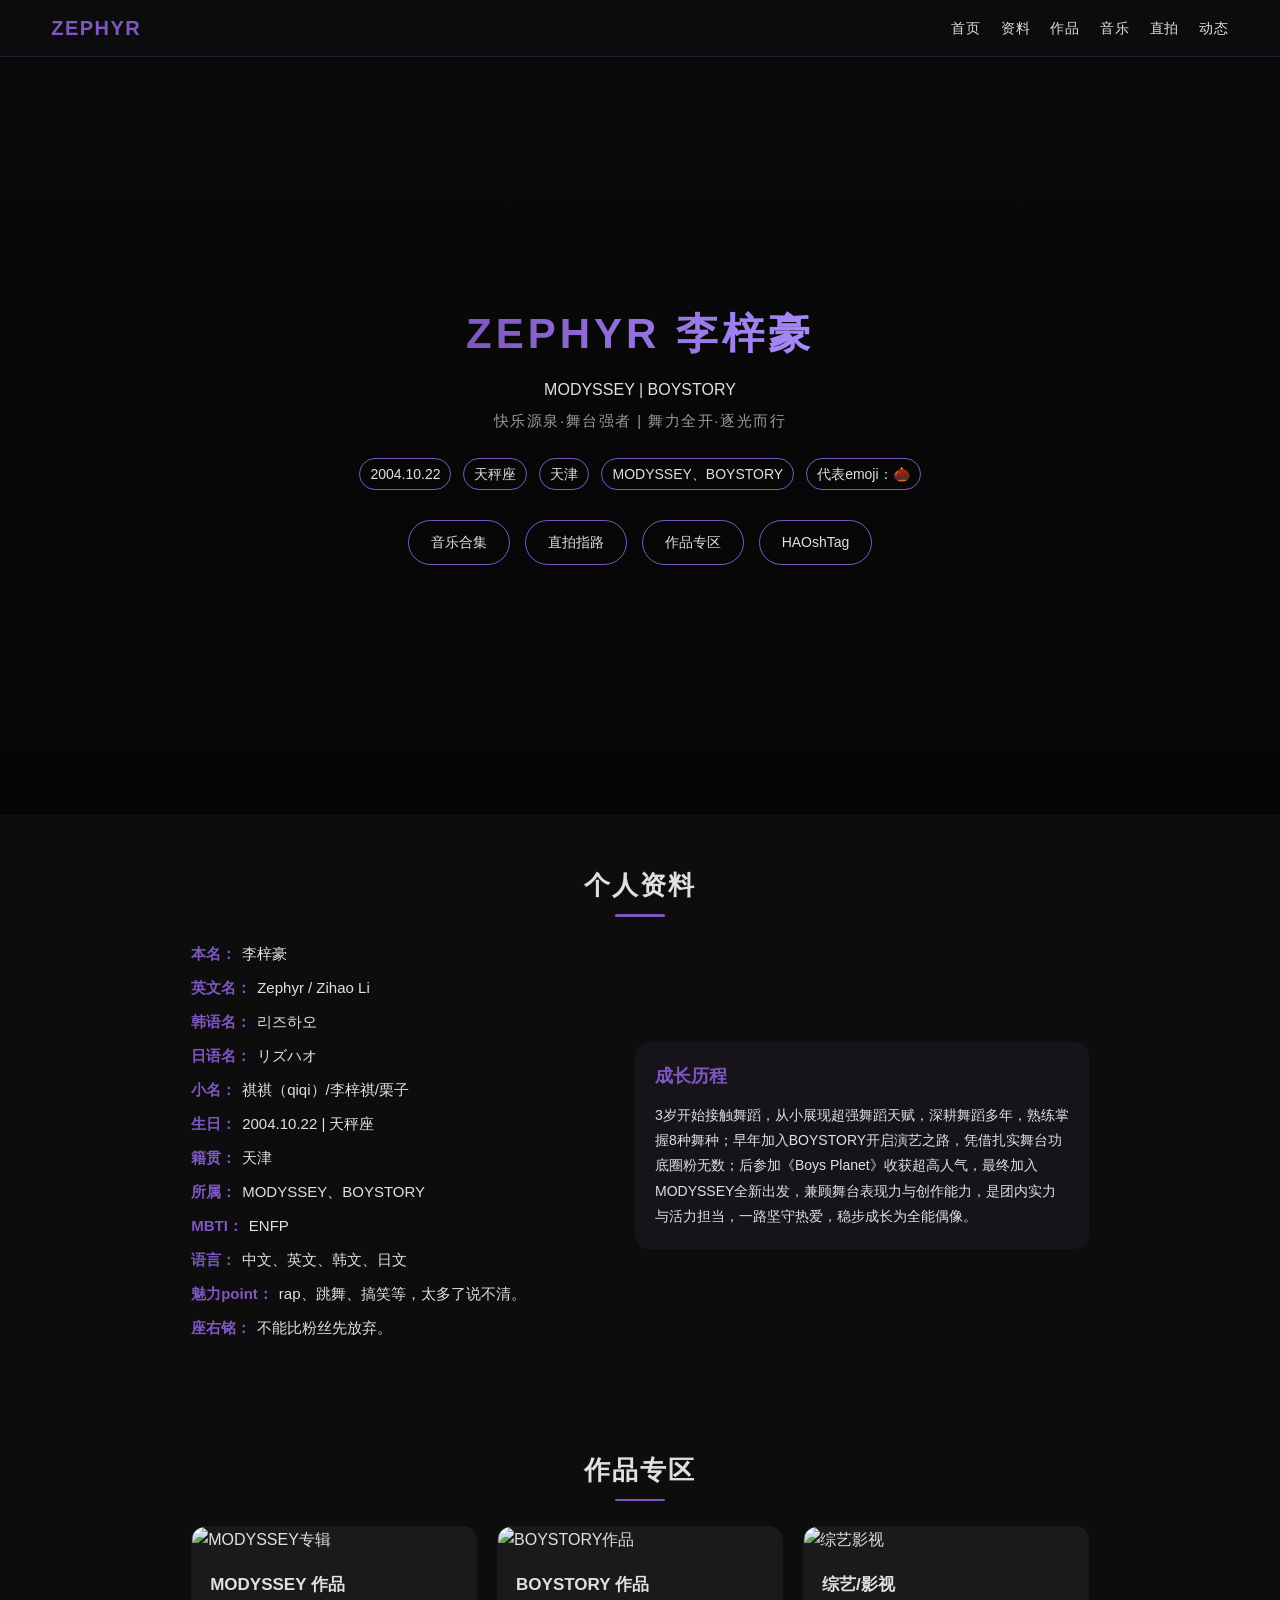
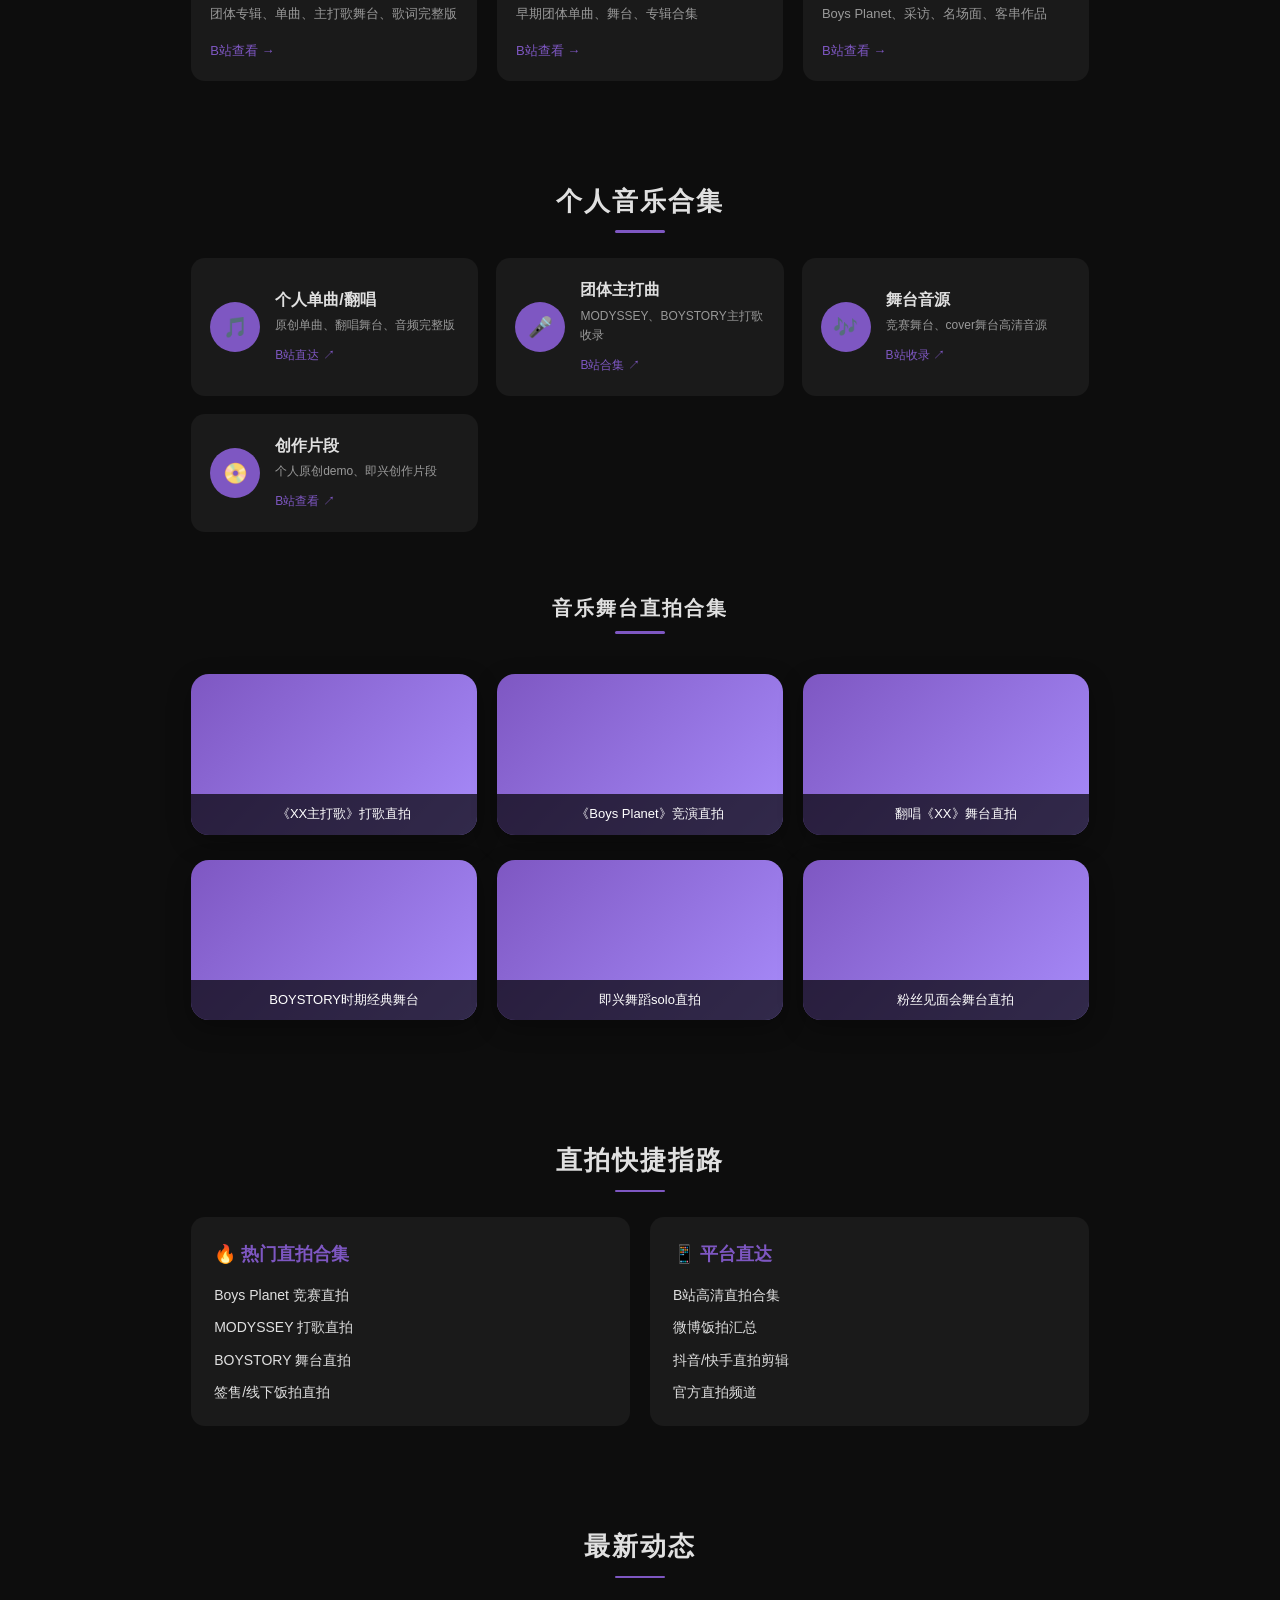
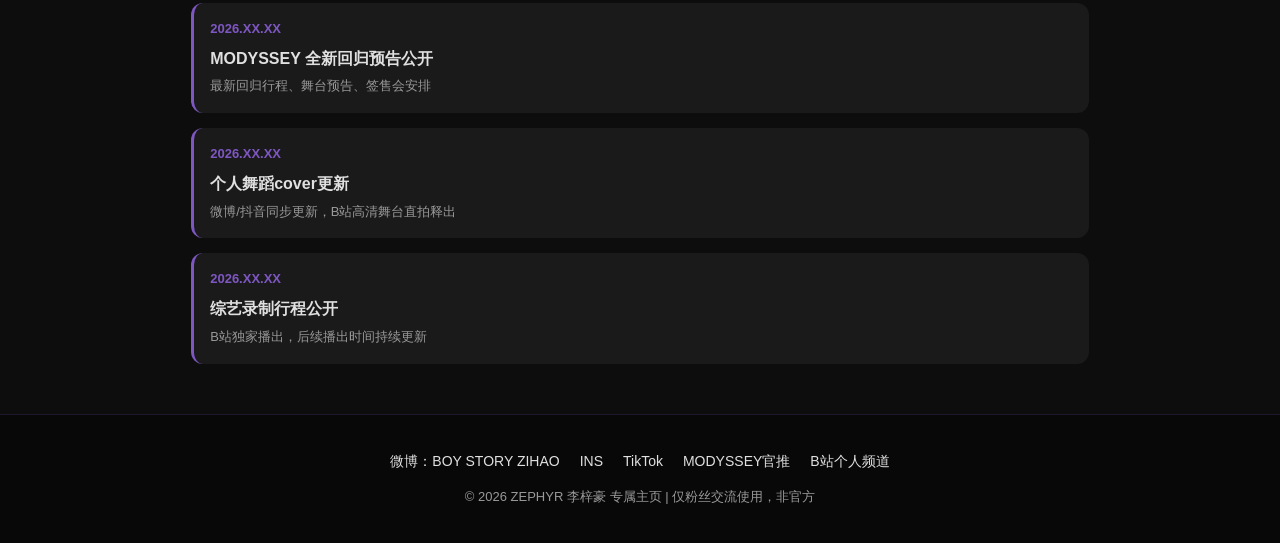
==== zihao/index.html @ c2968e04 "Add files via upload" ====
<!DOCTYPE html>
<html lang="zh-CN">
<head>
    <meta charset="UTF-8">
    <meta name="viewport" content="width=device-width, initial-scale=1.0">
    <title>ZEPHYR 李梓豪 | MODYSSEY</title>
    <style>
        * {
            margin: 0;
            padding: 0;
            box-sizing: border-box;
            font-family: 'PingFang SC', 'Microsoft YaHei', 'Helvetica Neue', sans-serif;
            scroll-behavior: smooth;
        }
        /* 全局变量：李梓豪专属配色 */
        :root {
            --main-black: #0D0D0D;
            --card-dark: #1A1A1A;
            --accent-purple: #7E57C2; /* 专属应援主色 */
            --light-gray: #E0E0E0;
            --text-mute: #999;
            --border-glow: linear-gradient(90deg, #7E57C2, #A78BFA);
            --hover-shadow: 0 8px 25px rgba(126, 87, 194, 0.25);
        }
        body {
            background-color: var(--main-black);
            color: var(--light-gray);
            overflow-x: hidden;
            line-height: 1.6;
        }
        /* 导航栏样式 */
        nav {
            position: fixed;
            top: 0;
            width: 100%;
            background: rgba(13, 13, 13, 0.95);
            backdrop-filter: blur(10px);
            z-index: 999;
            padding: 12px 4%;
            display: flex;
            justify-content: space-between;
            align-items: center;
            border-bottom: 1px solid rgba(126, 87, 194, 0.2);
        }
        .nav-logo {
            font-size: 20px;
            font-weight: 800;
            color: var(--accent-purple);
            letter-spacing: 1.5px;
        }
        .nav-links {
            display: flex;
            gap: 20px;
        }
        .nav-links a {
            color: var(--light-gray);
            text-decoration: none;
            font-size: 14px;
            font-weight: 500;
            transition: 0.3s ease;
            text-transform: uppercase;
            letter-spacing: 0.8px;
        }
        .nav-links a:hover {
            color: var(--accent-purple);
        }
        /* 首页横幅样式 */
        .hero-banner {
            width: 100%;
            height: 85vh;
            background: linear-gradient(rgba(0,0,0,0.3), rgba(0,0,0,0.6)), url('lzh.jpg');

            background-size: cover;
            background-position: center;
            display: flex;
            flex-direction: column;
            justify-content: center;
            align-items: center;
            text-align: center;
            padding: 0 15px;
            margin-top: 50px;
        }
        .hero-title {
            font-size: 42px;
            font-weight: 900;
            background: var(--border-glow);
            -webkit-background-clip: text;
            background-clip: text;
            color: transparent;
            margin-bottom: 10px;
            letter-spacing: 4px;
            text-transform: uppercase;
        }
        .hero-sub {
            font-size: 16px;
            color: var(--light-gray);
            margin-bottom: 6px;
            font-weight: 400;
        }
        .hero-slogan {
            font-size: 15px;
            color: var(--text-mute);
            margin-bottom: 25px;
            letter-spacing: 1.5px;
        }
        .hero-info {
            font-size: 14px;
            color: var(--light-gray);
            margin-bottom: 30px;
            display: flex;
            gap: 12px;
            flex-wrap: wrap;
            justify-content: center;
        }
        .hero-info span {
            padding: 4px 10px;
            border: 1px solid var(--accent-purple);
            border-radius: 16px;
        }
        .quick-links {
            display: flex;
            gap: 15px;
            flex-wrap: wrap;
            justify-content: center;
        }
        .quick-btn {
            padding: 10px 22px;
            border: 1px solid var(--accent-purple);
            background: transparent;
            color: var(--light-gray);
            border-radius: 25px;
            text-decoration: none;
            font-size: 14px;
            transition: 0.3s ease;
        }
        .quick-btn:hover {
            background: var(--accent-purple);
            color: #fff;
            box-shadow: var(--hover-shadow);
        }
        /* 通用模块样式 */
        .section {
            padding: 50px 4%;
            max-width: 1000px;
            margin: 0 auto;
        }
        .section-title {
            font-size: 26px;
            font-weight: 700;
            color: var(--light-gray);
            text-align: center;
            margin-bottom: 35px;
            letter-spacing: 2px;
            text-transform: uppercase;
            position: relative;
        }
        .section-title::after {
            content: '';
            width: 50px;
            height: 2.5px;
            background: var(--accent-purple);
            position: absolute;
            bottom: -10px;
            left: 50%;
            transform: translateX(-50%);
            border-radius: 2px;
        }
        .card-group {
            display: grid;
            grid-template-columns: repeat(auto-fit, minmax(260px, 1fr));
            gap: 20px;
        }
        .card {
            background: var(--card-dark);
            border-radius: 14px;
            overflow: hidden;
            transition: 0.3s ease;
            border: 1px solid transparent;
        }
        .card:hover {
            transform: translateY(-6px);
            box-shadow: var(--hover-shadow);
            border-color: var(--accent-purple);
        }
        /* 适配B站16:9封面比例 - 作品专区卡片 */
        .card img {
            width: 100%;
            aspect-ratio: 16/9; /* 核心：B站封面16:9比例，替代固定高度 */
            object-fit: cover;
        }
        .card-body {
            padding: 18px;
        }
        .card-title-sm {
            font-size: 17px;
            font-weight: 600;
            color: var(--light-gray);
            margin-bottom: 6px;
        }
        .card-desc {
            font-size: 13px;
            color: var(--text-mute);
            margin-bottom: 12px;
            line-height: 1.6;
        }
        .card-link {
            color: var(--accent-purple);
            text-decoration: none;
            font-size: 13px;
            font-weight: 500;
            display: inline-flex;
            align-items: center;
            gap: 4px;
        }
        /* 个人资料板块样式 */
        .about-wrap {
            display: flex;
            flex-wrap: wrap;
            gap: 30px;
            align-items: center;
        }
        .about-basic {
            flex: 1;
            min-width: 280px;
        }
        .about-basic p {
            font-size: 15px;
            margin-bottom: 10px;
            color: var(--light-gray);
        }
        .about-basic span {
            color: var(--accent-purple);
            font-weight: 600;
            margin-right: 6px;
        }
        .about-story {
            flex: 1;
            min-width: 280px;
            background: rgba(126, 87, 194, 0.08);
            padding: 20px;
            border-radius: 14px;
        }
        .about-story h3 {
            color: var(--accent-purple);
            margin-bottom: 12px;
            font-size: 18px;
        }
        .about-story p {
            font-size: 14px;
            color: var(--light-gray);
            line-height: 1.8;
        }
        /* 动态&行程板块样式 */
        .news-list {
            display: flex;
            flex-direction: column;
            gap: 15px;
        }
        .news-item {
            background: var(--card-dark);
            padding: 16px;
            border-radius: 12px;
            border-left: 3px solid var(--accent-purple);
        }
        .news-date {
            color: var(--accent-purple);
            font-size: 13px;
            margin-bottom: 6px;
            font-weight: 600;
        }
        .news-title {
            font-size: 16px;
            color: var(--light-gray);
            margin-bottom: 5px;
        }
        .news-desc {
            font-size: 13px;
            color: var(--text-mute);
        }
        /* 个人音乐合集板块 - 原有样式 */
        .music-grid {
            display: grid;
            grid-template-columns: repeat(auto-fit, minmax(240px, 1fr));
            gap: 18px;
            margin-bottom: 40px;
        }
        .music-card {
            background: var(--card-dark);
            border-radius: 14px;
            padding: 18px;
            display: flex;
            align-items: center;
            gap: 15px;
            transition: 0.3s ease;
            border: 1px solid transparent;
        }
        .music-card:hover {
            border-color: var(--accent-purple);
            box-shadow: var(--hover-shadow);
        }
        .music-icon {
            width: 50px;
            height: 50px;
            border-radius: 50%;
            background: var(--accent-purple);
            display: flex;
            align-items: center;
            justify-content: center;
            color: #fff;
            font-size: 20px;
            flex-shrink: 0;
        }
        .music-info h4 {
            font-size: 16px;
            color: var(--light-gray);
            margin-bottom: 4px;
            font-weight: 600;
        }
        .music-info p {
            font-size: 12px;
            color: var(--text-mute);
            margin-bottom: 6px;
        }
        .music-link {
            font-size: 12px;
            color: var(--accent-purple);
            text-decoration: none;
        }
        /* 核心：2行3列滑动卡片容器 - 保留动画，适配B站16:9 */
        .card-slider {
            position: relative;
            width: 100%;
            max-width: 900px;
            margin: 0 auto;
            /* 2行3列核心布局 */
            display: grid;
            grid-template-columns: repeat(3, 1fr);
            gap: 25px 20px; /* 行间距25px，列间距20px，保证悬浮不重叠 */
            padding: 20px 0;
        }
        /* B站16:9封面卡片 - 改名slider-card避免冲突，保留所有动画 */
        .slider-card {
            width: 100%;
            aspect-ratio: 16/9; /* 严格B站16:9封面比例，自适应宽度 */
            background: linear-gradient(135deg, #7E57C2 0%, #A78BFA 100%);
            border-radius: 18px;
            box-shadow: 0 8px 25px rgba(0,0,0,0.3);
            transition: all 0.4s ease;
            cursor: pointer;
            position: relative;
            overflow: hidden;
            z-index: 1;
        }
        /* 卡片封面图+标题 */
        .slider-card::before {
            content: '';
            position: absolute;
            top: 0;
            left: 0;
            width: 100%;
            height: 100%;
            background: url('https://picsum.photos/id/1080/600/338') center/cover;
            opacity: 0.85;
            transition: opacity 0.4s ease;
        }
        .slider-card::after {
            content: attr(data-title);
            position: absolute;
            bottom: 0;
            left: 0;
            width: 100%;
            padding: 10px;
            background: rgba(0,0,0,0.7);
            color: #fff;
            font-size: 13px;
            text-align: center;
            z-index: 2;
        }
        /* 核心动画1：鼠标移入容器，所有卡片默认变暗缩小 */
        .card-slider:hover .slider-card {
            filter: brightness(0.3);
            opacity: 0.5;
            transform: scale(0.9);
        }
        /* 核心动画2：鼠标悬浮单张卡片，升起放大变亮，置顶显示 */
        .slider-card:hover {
            transform: translateY(-60px) scale(1.15) !important;
            filter: brightness(1) !important;
            opacity: 1 !important;
            box-shadow: 0 20px 45px rgba(126, 87, 194, 0.6);
            z-index: 10;
        }
        .slider-card:hover::before {
            opacity: 1; /* 悬浮时封面图更清晰 */
        }
        /* 直拍指路板块样式 */
        .direct-wrap {
            display: grid;
            grid-template-columns: repeat(auto-fit, minmax(280px, 1fr));
            gap: 20px;
        }
        .direct-box {
            background: var(--card-dark);
            border-radius: 14px;
            padding: 22px;
            border: 1px solid transparent;
            transition: 0.3s ease;
        }
        .direct-box:hover {
            border-color: var(--accent-purple);
        }
        .direct-box h3 {
            color: var(--accent-purple);
            font-size: 18px;
            margin-bottom: 15px;
            display: flex;
            align-items: center;
            gap: 8px;
        }
        .direct-list {
            list-style: none;
            display: flex;
            flex-direction: column;
            gap: 10px;
        }
        .direct-list li {
            font-size: 14px;
            color: var(--light-gray);
        }
        .direct-list li a {
            color: var(--light-gray);
            text-decoration: none;
            transition: 0.3s ease;
        }
        .direct-list li a:hover {
            color: var(--accent-purple);
        }
        /* 页脚样式 */
        footer {
            background: #080808;
            padding: 35px 4%;
            text-align: center;
            border-top: 1px solid rgba(126, 87, 194, 0.2);
        }
        .footer-links {
            display: flex;
            justify-content: center;
            gap: 20px;
            flex-wrap: wrap;
            margin-bottom: 15px;
        }
        .footer-links a {
            color: var(--light-gray);
            text-decoration: none;
            font-size: 14px;
            transition: 0.3s ease;
        }
        .footer-links a:hover {
            color: var(--accent-purple);
        }
        .footer-copy {
            font-size: 13px;
            color: var(--text-mute);
        }
        /* 响应式适配 - 全端优化 */
        @media (max-width: 768px) {
            .nav-links {
                display: none;
            }
            .hero-title {
                font-size: 28px;
                letter-spacing: 2px;
            }
            .section {
                padding: 40px 15px;
            }
            .section-title {
                font-size: 22px;
            }
            .hero-info {
                gap: 8px;
            }
            .music-grid, .direct-wrap {
                grid-template-columns: 1fr;
            }
            /* 平板端：卡片改为2列，缩小悬浮幅度 */
            .card-slider {
                grid-template-columns: repeat(2, 1fr);
                gap: 20px 15px;
            }
            .slider-card:hover {
                transform: translateY(-40px) scale(1.1) !important;
            }
        }
        @media (max-width: 480px) {
            .hero-banner {
                height: 75vh;
            }
            .hero-title {
                font-size: 24px;
            }
            /* 手机端：卡片改为1列，进一步缩小悬浮幅度 */
            .card-slider {
                grid-template-columns: 1fr;
                gap: 15px;
            }
            .slider-card:hover {
                transform: translateY(-30px) scale(1.08) !important;
            }
        }
    </style>
</head>
<body>
    <!-- 固定导航栏 -->
    <nav>
        <div class="nav-logo">ZEPHYR</div>
        <div class="nav-links">
            <a href="#home">首页</a>
            <a href="#about">资料</a>
            <a href="#works">作品</a>
            <a href="#music">音乐</a>
            <a href="#direct">直拍</a>
            <a href="#news">动态</a>
        </div>
    </nav>

    <!-- 1. 首页板块：第一印象 -->
    <section class="hero-banner" id="home">
        <h1 class="hero-title">ZEPHYR 李梓豪</h1>
        <p class="hero-sub">MODYSSEY | BOYSTORY</p>
        <p class="hero-slogan">快乐源泉·舞台强者 | 舞力全开·逐光而行</p>
        <div class="hero-info">
            <span>2004.10.22</span>
            <span>天秤座</span>
            <span>天津</span>
            <span>MODYSSEY、BOYSTORY</span>
            <span>代表emoji：🌰</span>
        </div>
        <div class="quick-links">
            <a href="#music" class="quick-btn">音乐合集</a>
            <a href="#direct" class="quick-btn">直拍指路</a>
            <a href="#works" class="quick-btn">作品专区</a>
            <a href="274.html" class="quick-btn">HAOshTag</a>
        </div>
    </section>

    <!-- 2. 个人资料板块：About -->
    <section class="section" id="about">
        <h2 class="section-title">个人资料</h2>
        <div class="about-wrap">
            <div class="about-basic">
                <p><span>本名：</span>李梓豪</p>
                <p><span>英文名：</span>Zephyr / Zihao Li</p>
                <p><span>韩语名：</span>리즈하오</p>
                <p><span>日语名：</span>リズハオ</p>
                <p><span>小名：</span>祺祺（qiqi）/李梓祺/栗子</p>
                <p><span>生日：</span>2004.10.22 | 天秤座</p>
                <p><span>籍贯：</span>天津</p>
                <p><span>所属：</span>MODYSSEY、BOYSTORY</p>
                <p><span>MBTI：</span>ENFP</p>
                <p><span>语言：</span>中文、英文、韩文、日文</p>
                <p><span>魅力point：</span>rap、跳舞、搞笑等，太多了说不清。</p>
                <p><span>座右铭：</span>不能比粉丝先放弃。</p>
            </div>
            <div class="about-story">
                <h3>成长历程</h3>
                <p>3岁开始接触舞蹈，从小展现超强舞蹈天赋，深耕舞蹈多年，熟练掌握8种舞种；早年加入BOYSTORY开启演艺之路，凭借扎实舞台功底圈粉无数；后参加《Boys Planet》收获超高人气，最终加入MODYSSEY全新出发，兼顾舞台表现力与创作能力，是团内实力与活力担当，一路坚守热爱，稳步成长为全能偶像。</p>
            </div>
        </div>
    </section>

    <!-- 3. 作品专区：Works（已适配B站16:9封面） -->
    <section class="section" id="works">
        <h2 class="section-title">作品专区</h2>
        <div class="card-group">
            <div class="card">
                <img src="https://picsum.photos/id/1060/600/338" alt="MODYSSEY专辑">
                <div class="card-body">
                    <h3 class="card-title-sm">MODYSSEY 作品</h3>
                    <p class="card-desc">团体专辑、单曲、主打歌舞台、歌词完整版</p>
                    <a href="https://bilibili.com" target="_blank" class="card-link">B站查看 →</a>
                </div>
            </div>
            <div class="card">
                <img src="https://picsum.photos/id/1070/600/338" alt="BOYSTORY作品">
                <div class="card-body">
                    <h3 class="card-title-sm">BOYSTORY 作品</h3>
                    <p class="card-desc">早期团体单曲、舞台、专辑合集</p>
                    <a href="https://bilibili.com" target="_blank" class="card-link">B站查看 →</a>
                </div>
            </div>
            <div class="card">
                <img src="https://picsum.photos/id/1040/600/338" alt="综艺影视">
                <div class="card-body">
                    <h3 class="card-title-sm">综艺/影视</h3>
                    <p class="card-desc">Boys Planet、采访、名场面、客串作品</p>
                    <a href="https://bilibili.com" target="_blank" class="card-link">B站查看 →</a>
                </div>
            </div>
        </div>
    </section>

    <!-- 4. 个人音乐合集板块（核心：2行3列动画卡片） -->
    <section class="section" id="music">
        <h2 class="section-title">个人音乐合集</h2>
        <div class="music-grid">
            <div class="music-card">
                <div class="music-icon">🎵</div>
                <div class="music-info">
                    <h4>个人单曲/翻唱</h4>
                    <p>原创单曲、翻唱舞台、音频完整版</p>
                    <a href="https://bilibili.com" target="_blank" class="music-link">B站直达 ↗</a>
                </div>
            </div>
            <div class="music-card">
                <div class="music-icon">🎤</div>
                <div class="music-info">
                    <h4>团体主打曲</h4>
                    <p>MODYSSEY、BOYSTORY主打歌收录</p>
                    <a href="https://bilibili.com" target="_blank" class="music-link">B站合集 ↗</a>
                </div>
            </div>
            <div class="music-card">
                <div class="music-icon">🎶</div>
                <div class="music-info">
                    <h4>舞台音源</h4>
                    <p>竞赛舞台、cover舞台高清音源</p>
                    <a href="https://bilibili.com" target="_blank" class="music-link">B站收录 ↗</a>
                </div>
            </div>
            <div class="music-card">
                <div class="music-icon">📀</div>
                <div class="music-info">
                    <h4>创作片段</h4>
                    <p>个人原创demo、即兴创作片段</p>
                    <a href="https://bilibili.com" target="_blank" class="music-link">B站查看 ↗</a>
                </div>
            </div>
        </div>

        <!-- 2行3列动画卡片区域 - 音乐舞台直拍合集 -->
        <h3 class="section-title" style="font-size: 20px; margin-top: 60px; margin-bottom: 30px;">音乐舞台直拍合集</h3>
        <div class="card-slider">
            <div class="slider-card" data-title="《XX主打歌》打歌直拍"></div>
            <div class="slider-card" data-title="《Boys Planet》竞演直拍"></div>
            <div class="slider-card" data-title="翻唱《XX》舞台直拍"></div>
            <div class="slider-card" data-title="BOYSTORY时期经典舞台"></div>
            <div class="slider-card" data-title="即兴舞蹈solo直拍"></div>
            <div class="slider-card" data-title="粉丝见面会舞台直拍"></div>
            <!-- 如需增加卡片，继续添加即可，网格会自动适配 -->
        </div>
    </section>

    <!-- 5. 直拍指路板块 -->
    <section class="section" id="direct">
        <h2 class="section-title">直拍快捷指路</h2>
        <div class="direct-wrap">
            <div class="direct-box">
                <h3>🔥 热门直拍合集</h3>
                <ul class="direct-list">
                    <li><a href="https://bilibili.com" target="_blank">Boys Planet 竞赛直拍</a></li>
                    <li><a href="https://bilibili.com" target="_blank">MODYSSEY 打歌直拍</a></li>
                    <li><a href="https://bilibili.com" target="_blank">BOYSTORY 舞台直拍</a></li>
                    <li><a href="https://bilibili.com" target="_blank">签售/线下饭拍直拍</a></li>
                </ul>
            </div>
            <div class="direct-box">
                <h3>📱 平台直达</h3>
                <ul class="direct-list">
                    <li><a href="https://bilibili.com" target="_blank">B站高清直拍合集</a></li>
                    <li><a href="#" target="_blank">微博饭拍汇总</a></li>
                    <li><a href="#" target="_blank">抖音/快手直拍剪辑</a></li>
                    <li><a href="#" target="_blank">官方直拍频道</a></li>
                </ul>
            </div>
        </div>
    </section>

    <!-- 6. 动态新闻：News -->
    <section class="section" id="news">
        <h2 class="section-title">最新动态</h2>
        <div class="news-list">
            <div class="news-item">
                <div class="news-date">2026.XX.XX</div>
                <h3 class="news-title">MODYSSEY 全新回归预告公开</h3>
                <p class="news-desc">最新回归行程、舞台预告、签售会安排</p>
            </div>
            <div class="news-item">
                <div class="news-date">2026.XX.XX</div>
                <h3 class="news-title">个人舞蹈cover更新</h3>
                <p class="news-desc">微博/抖音同步更新，B站高清舞台直拍释出</p>
            </div>
            <div class="news-item">
                <div class="news-date">2026.XX.XX</div>
                <h3 class="news-title">综艺录制行程公开</h3>
                <p class="news-desc">B站独家播出，后续播出时间持续更新</p>
            </div>
        </div>
    </section>

    <!-- 7. 页脚社交链接 -->
    <footer>
        <div class="footer-links">
            <a href="https://weibo.com/" target="_blank">微博：BOY STORY ZIHAO</a>
            <a href="#" target="_blank">INS</a>
            <a href="#" target="_blank">TikTok</a>
            <a href="#" target="_blank">MODYSSEY官推</a>
            <a href="https://bilibili.com" target="_blank">B站个人频道</a>
        </div>
        <p class="footer-copy">© 2026 ZEPHYR 李梓豪 专属主页 | 仅粉丝交流使用，非官方</p>
    </footer>
</body>
</html>
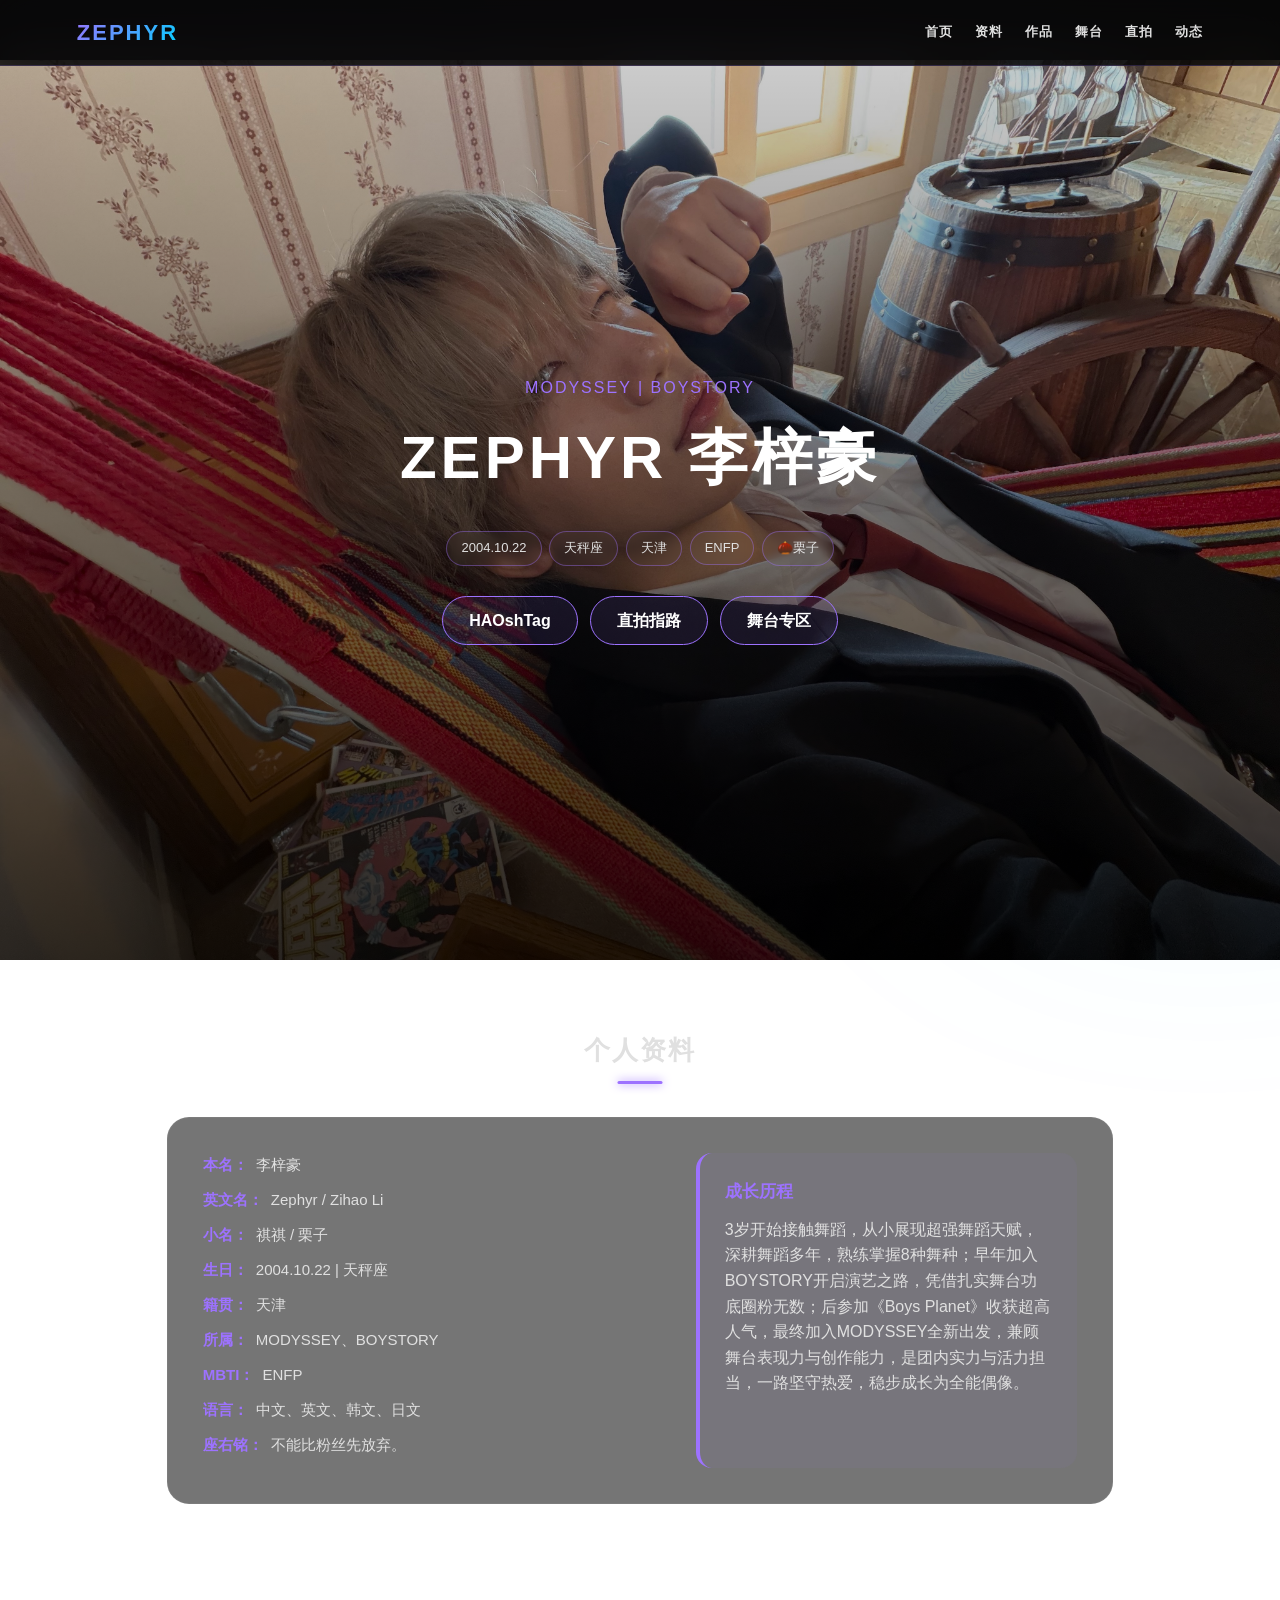
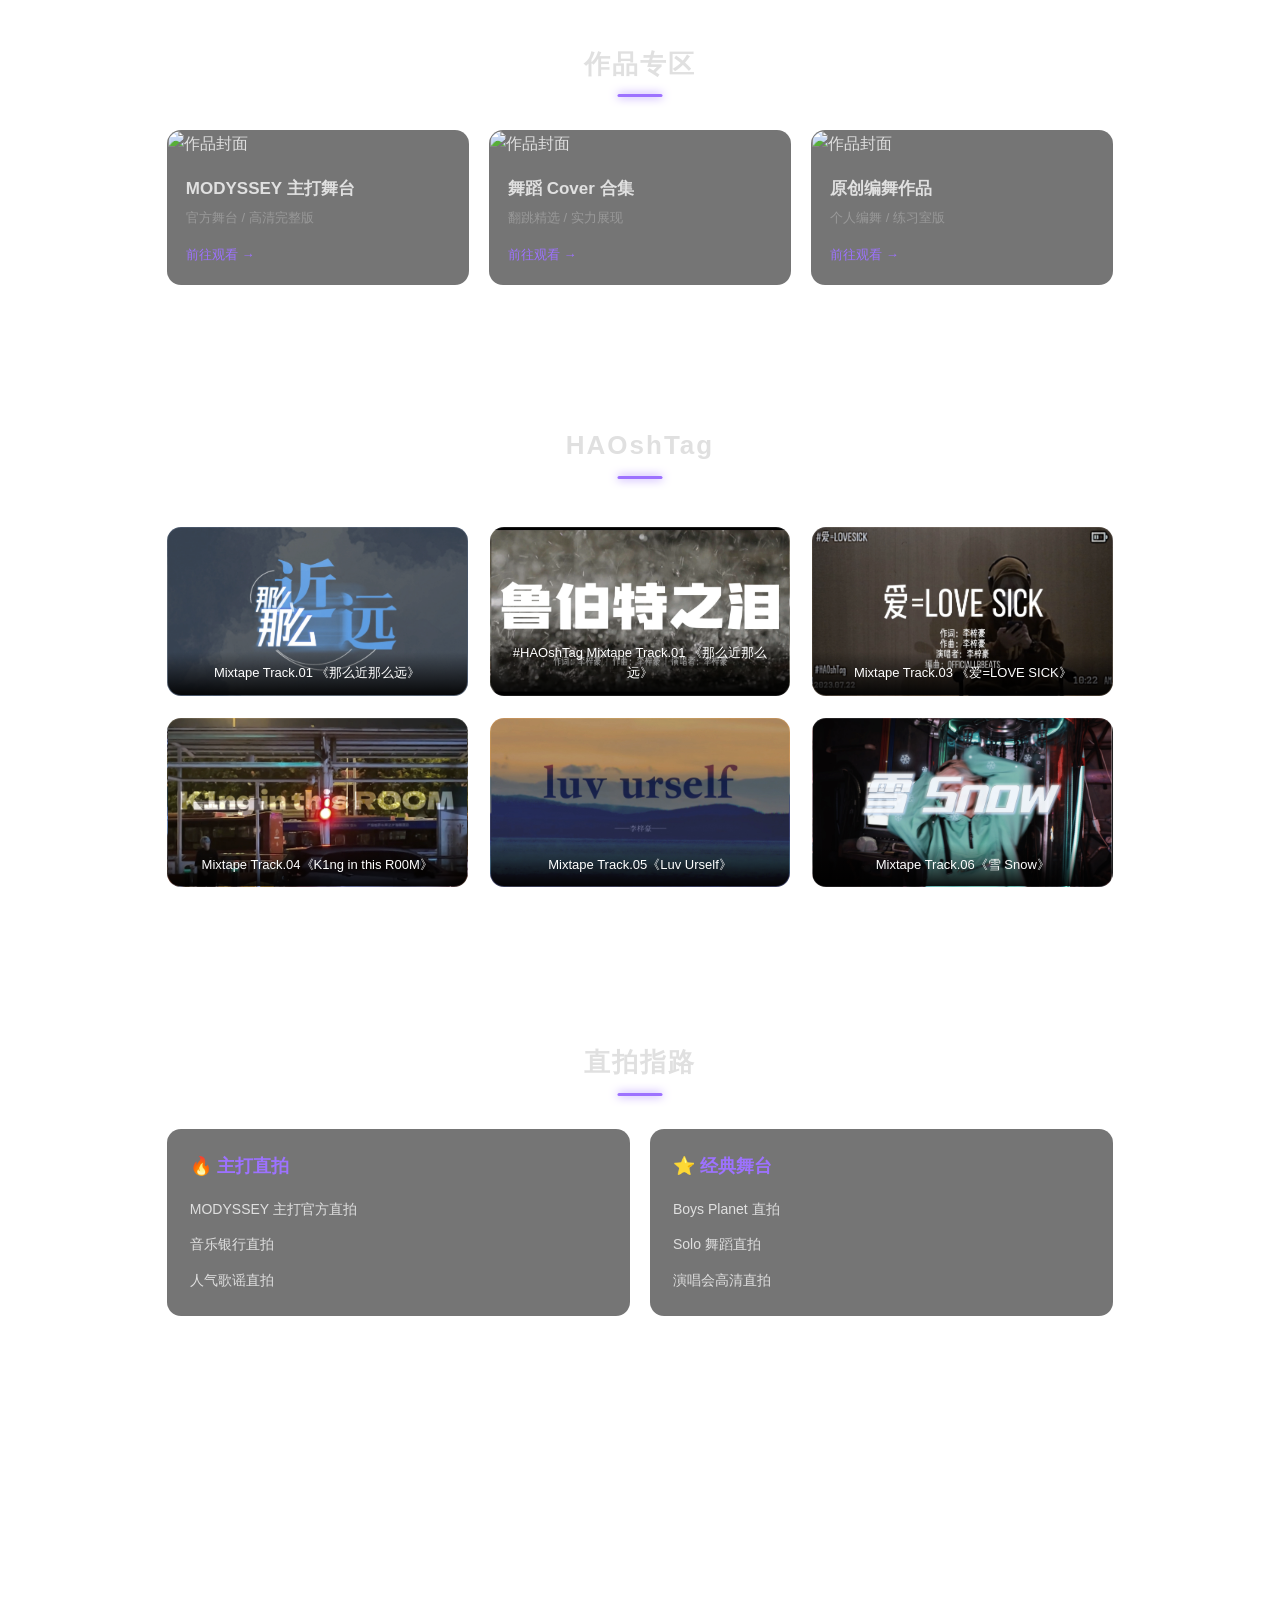
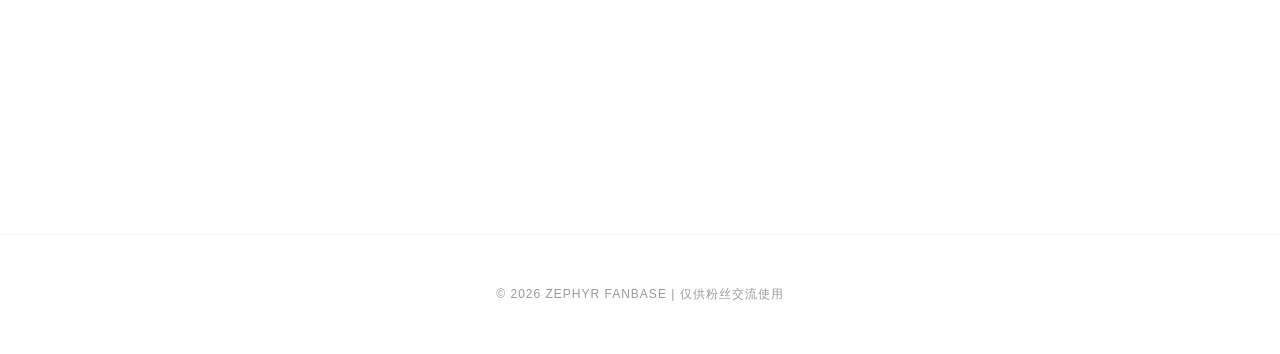
==== commit 6a589d35: "Add files via upload" ====
--- a/zihao/index.html
+++ b/zihao/index.html
@@ -12,164 +12,335 @@
             font-family: 'PingFang SC', 'Microsoft YaHei', 'Helvetica Neue', sans-serif;
             scroll-behavior: smooth;
         }
-        /* 全局变量：李梓豪专属配色 */
+
         :root {
-            --main-black: #0D0D0D;
-            --card-dark: #1A1A1A;
-            --accent-purple: #7E57C2; /* 专属应援主色 */
+            --main-black: #080808;
+            --card-dark: rgba(26, 26, 26, 0.6);
+            --accent-purple: #9D72FF;
+            --accent-glow: rgba(157, 114, 255, 0.3);
             --light-gray: #E0E0E0;
             --text-mute: #999;
-            --border-glow: linear-gradient(90deg, #7E57C2, #A78BFA);
-            --hover-shadow: 0 8px 25px rgba(126, 87, 194, 0.25);
-        }
+            --border-glow: linear-gradient(135deg, #9D72FF, #00D2FF);
+            --glass: rgba(255, 255, 255, 0.03);
+        }
+
+        @keyframes fadeIn {
+            from { opacity: 0; transform: translateY(20px); }
+            to { opacity: 1; transform: translateY(0); }
+        }
+
+        @keyframes titleGlow {
+            0% { text-shadow: 0 0 10px rgba(157, 114, 255, 0.2); }
+            100% { text-shadow: 0 0 25px rgba(157, 114, 255, 0.6), 0 0 5px #fff; }
+        }
+
         body {
             background-color: var(--main-black);
+            background: radial-gradient(circle at 50% 50%, #1a1425 0%, #080808 100%);
+            background-attachment: fixed;
             color: var(--light-gray);
             overflow-x: hidden;
             line-height: 1.6;
         }
-        /* 导航栏样式 */
+
+        .bg-glow {
+            position: fixed;
+            width: 400px;
+            height: 400px;
+            background: var(--accent-purple);
+            filter: blur(150px);
+            opacity: 0.15;
+            z-index: -1;
+            border-radius: 50%;
+        }
+
         nav {
             position: fixed;
             top: 0;
             width: 100%;
-            background: rgba(13, 13, 13, 0.95);
-            backdrop-filter: blur(10px);
+            background: rgba(8, 8, 8, 0.8);
+            backdrop-filter: blur(20px);
             z-index: 999;
-            padding: 12px 4%;
+            padding: 15px 6%;
             display: flex;
             justify-content: space-between;
             align-items: center;
-            border-bottom: 1px solid rgba(126, 87, 194, 0.2);
-        }
+            border-bottom: 1px solid rgba(157, 114, 255, 0.2);
+        }
+
         .nav-logo {
-            font-size: 20px;
-            font-weight: 800;
-            color: var(--accent-purple);
-            letter-spacing: 1.5px;
-        }
-        .nav-links {
-            display: flex;
-            gap: 20px;
-        }
-        .nav-links a {
-            color: var(--light-gray);
-            text-decoration: none;
-            font-size: 14px;
-            font-weight: 500;
-            transition: 0.3s ease;
-            text-transform: uppercase;
-            letter-spacing: 0.8px;
-        }
-        .nav-links a:hover {
-            color: var(--accent-purple);
-        }
-        /* 首页横幅样式 */
-        .hero-banner {
-            width: 100%;
-            height: 85vh;
-            background: linear-gradient(rgba(0,0,0,0.3), rgba(0,0,0,0.6)), url('lzh.jpg');
-
-            background-size: cover;
-            background-position: center;
-            display: flex;
-            flex-direction: column;
-            justify-content: center;
-            align-items: center;
-            text-align: center;
-            padding: 0 15px;
-            margin-top: 50px;
-        }
-        .hero-title {
-            font-size: 42px;
+            font-size: 22px;
             font-weight: 900;
             background: var(--border-glow);
             -webkit-background-clip: text;
             background-clip: text;
             color: transparent;
-            margin-bottom: 10px;
+            letter-spacing: 2px;
+        }
+
+        .nav-links {
+            display: flex;
+            gap: 22px;
+        }
+
+        .nav-links a {
+            color: var(--light-gray);
+            text-decoration: none;
+            font-size: 13px;
+            font-weight: 600;
+            transition: 0.3s;
+            text-transform: uppercase;
+            letter-spacing: 1px;
+        }
+
+        .nav-links a:hover {
+            color: var(--accent-purple);
+        }
+
+        .hero-banner {
+            width: 100%;
+            min-height: 100vh;
+            background: linear-gradient(rgba(0,0,0,0.2), rgba(0,0,0,0.8)), url('banner.jpg') center/cover;
+            display: flex;
+            flex-direction: column;
+            justify-content: center;
+            align-items: center;
+            text-align: center;
+            padding: 0 20px;
+            margin-top: 60px;
+        }
+
+        .hero-title {
+            font-size: clamp(30px, 8vw, 60px);
+            font-weight: 900;
+            color: #fff;
+            margin-bottom: 15px;
             letter-spacing: 4px;
-            text-transform: uppercase;
-        }
+            animation: titleGlow 2s ease-in-out infinite alternate;
+        }
+
         .hero-sub {
             font-size: 16px;
-            color: var(--light-gray);
-            margin-bottom: 6px;
-            font-weight: 400;
-        }
+            color: var(--accent-purple);
+            margin-bottom: 10px;
+            font-weight: 300;
+            letter-spacing: 2px;
+        }
+
         .hero-slogan {
-            font-size: 15px;
+            font-size: 14px;
             color: var(--text-mute);
             margin-bottom: 25px;
-            letter-spacing: 1.5px;
-        }
+            letter-spacing: 1px;
+        }
+
         .hero-info {
-            font-size: 14px;
-            color: var(--light-gray);
-            margin-bottom: 30px;
-            display: flex;
-            gap: 12px;
+            margin: 10px 0 30px;
+            display: flex;
             flex-wrap: wrap;
             justify-content: center;
-        }
+            gap: 8px;
+        }
+
         .hero-info span {
-            padding: 4px 10px;
+            padding: 6px 14px;
+            background: var(--glass);
+            border: 1px solid rgba(157, 114, 255, 0.4);
+            border-radius: 20px;
+            font-size: 13px;
+            backdrop-filter: blur(5px);
+        }
+
+        .quick-links {
+            display: flex;
+            flex-wrap: wrap;
+            gap: 12px;
+            justify-content: center;
+        }
+
+        .quick-btn {
+            padding: 11px 26px;
             border: 1px solid var(--accent-purple);
-            border-radius: 16px;
-        }
-        .quick-links {
-            display: flex;
-            gap: 15px;
-            flex-wrap: wrap;
-            justify-content: center;
-        }
-        .quick-btn {
-            padding: 10px 22px;
-            border: 1px solid var(--accent-purple);
-            background: transparent;
-            color: var(--light-gray);
-            border-radius: 25px;
+            background: rgba(157, 114, 255, 0.1);
+            color: #fff;
+            border-radius: 30px;
             text-decoration: none;
-            font-size: 14px;
-            transition: 0.3s ease;
-        }
+            font-weight: 600;
+            transition: 0.4s;
+        }
+
         .quick-btn:hover {
             background: var(--accent-purple);
-            color: #fff;
-            box-shadow: var(--hover-shadow);
-        }
-        /* 通用模块样式 */
+            transform: scale(1.05);
+            box-shadow: 0 0 20px var(--accent-glow);
+        }
+
         .section {
-            padding: 50px 4%;
-            max-width: 1000px;
+            padding: 70px 6%;
+            max-width: 1100px;
             margin: 0 auto;
-        }
+            opacity: 0;
+            transform: translateY(30px);
+            transition: all 0.8s ease-out;
+        }
+
+        .section.reveal {
+            opacity: 1;
+            transform: translateY(0);
+        }
+
         .section-title {
             font-size: 26px;
-            font-weight: 700;
-            color: var(--light-gray);
+            margin-bottom: 45px;
             text-align: center;
-            margin-bottom: 35px;
+            position: relative;
             letter-spacing: 2px;
-            text-transform: uppercase;
-            position: relative;
-        }
+        }
+
         .section-title::after {
             content: '';
-            width: 50px;
-            height: 2.5px;
-            background: var(--accent-purple);
             position: absolute;
-            bottom: -10px;
+            bottom: -12px;
             left: 50%;
             transform: translateX(-50%);
+            width: 45px;
+            height: 3px;
+            background: var(--accent-purple);
+            box-shadow: 0 0 10px var(--accent-purple);
             border-radius: 2px;
         }
+
+        .about-wrap {
+            display: grid;
+            grid-template-columns: 1.2fr 1fr;
+            gap: 35px;
+            background: var(--card-dark);
+            padding: 35px;
+            border-radius: 22px;
+            border: 1px solid rgba(255,255,255,0.05);
+            backdrop-filter: blur(10px);
+        }
+
+        .about-basic p {
+            margin-bottom: 11px;
+            font-size: 15px;
+        }
+
+        .about-basic span {
+            color: var(--accent-purple);
+            font-weight: bold;
+            margin-right: 8px;
+        }
+
+        .about-story {
+            background: rgba(157, 114, 255, 0.05);
+            padding: 25px;
+            border-radius: 16px;
+            border-left: 4px solid var(--accent-purple);
+        }
+
+        .about-story h3 {
+            color: var(--accent-purple);
+            margin-bottom: 12px;
+            font-size: 17px;
+        }
+
+        .card-slider {
+            display: grid;
+            grid-template-columns: repeat(3, 1fr);
+            gap: 22px;
+            padding: 15px 0;
+        }
+
+                .slider-card {
+            width: 100%;
+            aspect-ratio: 16/9;
+            background-color: #111;
+            background-size: cover; /* 确保背景图铺满 */
+            background-position: center;
+            border-radius: 14px;
+            position: relative;
+            overflow: hidden;
+            cursor: pointer;
+            transition: 0.5s cubic-bezier(0.4, 0, 0.2, 1);
+            border: 1px solid rgba(255,255,255,0.1);
+            text-decoration: none; /* 移除链接下划线 */
+        }
+
+        .slider-card::before {
+            content: '';
+            position: absolute;
+            inset: 0;
+            background: inherit; /* 关键：继承父级的背景图 */
+            opacity: 0.7;
+            filter: grayscale(0.4);
+            transition: 0.5s;
+            z-index: 1;
+        }
+
+        .card-caption {
+            position: absolute;
+            bottom: 0;
+            width: 100%;
+            padding: 11px;
+            background: linear-gradient(transparent, rgba(0,0,0,0.9));
+            font-size: 13px;
+            text-align: center;
+            color: #fff;
+            z-index: 2; /* 确保文字在背景之上 */
+        }
+
+        .slider-card::after {
+            content: '';
+            position: absolute;
+            top: 0; left: -150%;
+            width: 50%; height: 100%;
+            background: linear-gradient(to right, transparent, rgba(255,255,255,0.2), transparent);
+            transform: skewX(-25deg);
+            transition: 0.8s;
+        }
+
+        .card-slider:hover .slider-card {
+            opacity: 0.4;
+            transform: scale(0.95);
+            filter: blur(2px);
+        }
+
+        .slider-card:hover {
+            opacity: 1 !important;
+            transform: scale(1.1) translateY(-10px) !important;
+            filter: blur(0) !important;
+            z-index: 10;
+            border-color: var(--accent-purple);
+            box-shadow: 0 15px 40px rgba(157, 114, 255, 0.4);
+        }
+
+        .slider-card:hover::before {
+            opacity: 1;
+            filter: grayscale(0);
+        }
+
+        .slider-card:hover::after {
+            left: 150%;
+        }
+
+        .card-caption {
+            position: absolute;
+            bottom: 0;
+            width: 100%;
+            padding: 11px;
+            background: linear-gradient(transparent, rgba(0,0,0,0.9));
+            font-size: 13px;
+            text-align: center;
+            color: #fff;
+        }
+
         .card-group {
             display: grid;
-            grid-template-columns: repeat(auto-fit, minmax(260px, 1fr));
+            grid-template-columns: repeat(auto-fit, minmax(270px, 1fr));
             gap: 20px;
         }
+
         .card {
             background: var(--card-dark);
             border-radius: 14px;
@@ -177,228 +348,82 @@
             transition: 0.3s ease;
             border: 1px solid transparent;
         }
+
         .card:hover {
             transform: translateY(-6px);
-            box-shadow: var(--hover-shadow);
+            box-shadow: 0 8px 25px rgba(157, 114, 255, 0.25);
             border-color: var(--accent-purple);
         }
-        /* 适配B站16:9封面比例 - 作品专区卡片 */
+
         .card img {
             width: 100%;
-            aspect-ratio: 16/9; /* 核心：B站封面16:9比例，替代固定高度 */
+            aspect-ratio: 16/9;
             object-fit: cover;
         }
+
         .card-body {
             padding: 18px;
         }
+
         .card-title-sm {
             font-size: 17px;
             font-weight: 600;
             color: var(--light-gray);
             margin-bottom: 6px;
         }
+
         .card-desc {
             font-size: 13px;
             color: var(--text-mute);
             margin-bottom: 12px;
-            line-height: 1.6;
-        }
+        }
+
         .card-link {
             color: var(--accent-purple);
             text-decoration: none;
             font-size: 13px;
             font-weight: 500;
-            display: inline-flex;
-            align-items: center;
-            gap: 4px;
-        }
-        /* 个人资料板块样式 */
-        .about-wrap {
-            display: flex;
-            flex-wrap: wrap;
-            gap: 30px;
-            align-items: center;
-        }
-        .about-basic {
-            flex: 1;
-            min-width: 280px;
-        }
-        .about-basic p {
-            font-size: 15px;
-            margin-bottom: 10px;
-            color: var(--light-gray);
-        }
-        .about-basic span {
-            color: var(--accent-purple);
-            font-weight: 600;
-            margin-right: 6px;
-        }
-        .about-story {
-            flex: 1;
-            min-width: 280px;
-            background: rgba(126, 87, 194, 0.08);
-            padding: 20px;
-            border-radius: 14px;
-        }
-        .about-story h3 {
-            color: var(--accent-purple);
-            margin-bottom: 12px;
-            font-size: 18px;
-        }
-        .about-story p {
-            font-size: 14px;
-            color: var(--light-gray);
-            line-height: 1.8;
-        }
-        /* 动态&行程板块样式 */
+        }
+
         .news-list {
             display: flex;
             flex-direction: column;
             gap: 15px;
         }
+
         .news-item {
             background: var(--card-dark);
-            padding: 16px;
-            border-radius: 12px;
-            border-left: 3px solid var(--accent-purple);
-        }
+            padding: 20px;
+            border-radius: 15px;
+            transition: 0.3s;
+            display: flex;
+            align-items: center;
+            gap: 20px;
+            border: 1px solid transparent;
+        }
+
+        .news-item:hover {
+            background: rgba(157, 114, 255, 0.05);
+            border-color: rgba(157, 114, 255, 0.3);
+            transform: translateX(8px);
+        }
+
         .news-date {
-            color: var(--accent-purple);
-            font-size: 13px;
-            margin-bottom: 6px;
-            font-weight: 600;
-        }
-        .news-title {
-            font-size: 16px;
-            color: var(--light-gray);
-            margin-bottom: 5px;
-        }
-        .news-desc {
-            font-size: 13px;
-            color: var(--text-mute);
-        }
-        /* 个人音乐合集板块 - 原有样式 */
-        .music-grid {
-            display: grid;
-            grid-template-columns: repeat(auto-fit, minmax(240px, 1fr));
-            gap: 18px;
-            margin-bottom: 40px;
-        }
-        .music-card {
-            background: var(--card-dark);
-            border-radius: 14px;
-            padding: 18px;
-            display: flex;
-            align-items: center;
-            gap: 15px;
-            transition: 0.3s ease;
-            border: 1px solid transparent;
-        }
-        .music-card:hover {
-            border-color: var(--accent-purple);
-            box-shadow: var(--hover-shadow);
-        }
-        .music-icon {
-            width: 50px;
-            height: 50px;
-            border-radius: 50%;
             background: var(--accent-purple);
-            display: flex;
-            align-items: center;
-            justify-content: center;
             color: #fff;
-            font-size: 20px;
-            flex-shrink: 0;
-        }
-        .music-info h4 {
-            font-size: 16px;
-            color: var(--light-gray);
-            margin-bottom: 4px;
-            font-weight: 600;
-        }
-        .music-info p {
+            padding: 5px 12px;
+            border-radius: 8px;
             font-size: 12px;
-            color: var(--text-mute);
-            margin-bottom: 6px;
-        }
-        .music-link {
-            font-size: 12px;
-            color: var(--accent-purple);
-            text-decoration: none;
-        }
-        /* 核心：2行3列滑动卡片容器 - 保留动画，适配B站16:9 */
-        .card-slider {
-            position: relative;
-            width: 100%;
-            max-width: 900px;
-            margin: 0 auto;
-            /* 2行3列核心布局 */
-            display: grid;
-            grid-template-columns: repeat(3, 1fr);
-            gap: 25px 20px; /* 行间距25px，列间距20px，保证悬浮不重叠 */
-            padding: 20px 0;
-        }
-        /* B站16:9封面卡片 - 改名slider-card避免冲突，保留所有动画 */
-        .slider-card {
-            width: 100%;
-            aspect-ratio: 16/9; /* 严格B站16:9封面比例，自适应宽度 */
-            background: linear-gradient(135deg, #7E57C2 0%, #A78BFA 100%);
-            border-radius: 18px;
-            box-shadow: 0 8px 25px rgba(0,0,0,0.3);
-            transition: all 0.4s ease;
-            cursor: pointer;
-            position: relative;
-            overflow: hidden;
-            z-index: 1;
-        }
-        /* 卡片封面图+标题 */
-        .slider-card::before {
-            content: '';
-            position: absolute;
-            top: 0;
-            left: 0;
-            width: 100%;
-            height: 100%;
-            background: url('https://picsum.photos/id/1080/600/338') center/cover;
-            opacity: 0.85;
-            transition: opacity 0.4s ease;
-        }
-        .slider-card::after {
-            content: attr(data-title);
-            position: absolute;
-            bottom: 0;
-            left: 0;
-            width: 100%;
-            padding: 10px;
-            background: rgba(0,0,0,0.7);
-            color: #fff;
-            font-size: 13px;
-            text-align: center;
-            z-index: 2;
-        }
-        /* 核心动画1：鼠标移入容器，所有卡片默认变暗缩小 */
-        .card-slider:hover .slider-card {
-            filter: brightness(0.3);
-            opacity: 0.5;
-            transform: scale(0.9);
-        }
-        /* 核心动画2：鼠标悬浮单张卡片，升起放大变亮，置顶显示 */
-        .slider-card:hover {
-            transform: translateY(-60px) scale(1.15) !important;
-            filter: brightness(1) !important;
-            opacity: 1 !important;
-            box-shadow: 0 20px 45px rgba(126, 87, 194, 0.6);
-            z-index: 10;
-        }
-        .slider-card:hover::before {
-            opacity: 1; /* 悬浮时封面图更清晰 */
-        }
-        /* 直拍指路板块样式 */
+            font-weight: bold;
+            white-space: nowrap;
+        }
+
         .direct-wrap {
             display: grid;
             grid-template-columns: repeat(auto-fit, minmax(280px, 1fr));
             gap: 20px;
         }
+
         .direct-box {
             background: var(--card-dark);
             border-radius: 14px;
@@ -406,160 +431,108 @@
             border: 1px solid transparent;
             transition: 0.3s ease;
         }
+
         .direct-box:hover {
             border-color: var(--accent-purple);
         }
+
         .direct-box h3 {
             color: var(--accent-purple);
             font-size: 18px;
             margin-bottom: 15px;
-            display: flex;
-            align-items: center;
-            gap: 8px;
-        }
+        }
+
         .direct-list {
             list-style: none;
             display: flex;
             flex-direction: column;
             gap: 10px;
         }
-        .direct-list li {
-            font-size: 14px;
-            color: var(--light-gray);
-        }
+
         .direct-list li a {
             color: var(--light-gray);
             text-decoration: none;
-            transition: 0.3s ease;
-        }
+            font-size: 14px;
+            transition: 0.3s;
+        }
+
         .direct-list li a:hover {
             color: var(--accent-purple);
         }
-        /* 页脚样式 */
+
         footer {
-            background: #080808;
-            padding: 35px 4%;
+            padding: 50px 0;
             text-align: center;
-            border-top: 1px solid rgba(126, 87, 194, 0.2);
-        }
-        .footer-links {
-            display: flex;
-            justify-content: center;
-            gap: 20px;
-            flex-wrap: wrap;
-            margin-bottom: 15px;
-        }
-        .footer-links a {
-            color: var(--light-gray);
-            text-decoration: none;
-            font-size: 14px;
-            transition: 0.3s ease;
-        }
-        .footer-links a:hover {
-            color: var(--accent-purple);
-        }
+            border-top: 1px solid rgba(157,114,255,0.1);
+            margin-top: 30px;
+        }
+
         .footer-copy {
-            font-size: 13px;
+            font-size: 12px;
             color: var(--text-mute);
-        }
-        /* 响应式适配 - 全端优化 */
-        @media (max-width: 768px) {
-            .nav-links {
-                display: none;
-            }
-            .hero-title {
-                font-size: 28px;
-                letter-spacing: 2px;
-            }
-            .section {
-                padding: 40px 15px;
-            }
-            .section-title {
-                font-size: 22px;
-            }
-            .hero-info {
-                gap: 8px;
-            }
-            .music-grid, .direct-wrap {
-                grid-template-columns: 1fr;
-            }
-            /* 平板端：卡片改为2列，缩小悬浮幅度 */
-            .card-slider {
-                grid-template-columns: repeat(2, 1fr);
-                gap: 20px 15px;
-            }
-            .slider-card:hover {
-                transform: translateY(-40px) scale(1.1) !important;
-            }
-        }
-        @media (max-width: 480px) {
-            .hero-banner {
-                height: 75vh;
-            }
-            .hero-title {
-                font-size: 24px;
-            }
-            /* 手机端：卡片改为1列，进一步缩小悬浮幅度 */
-            .card-slider {
-                grid-template-columns: 1fr;
-                gap: 15px;
-            }
-            .slider-card:hover {
-                transform: translateY(-30px) scale(1.08) !important;
-            }
+            letter-spacing: 1px;
+        }
+
+        @media (max-width: 992px) {
+            .about-wrap { grid-template-columns: 1fr; }
+            .card-slider { grid-template-columns: repeat(2, 1fr); }
+        }
+
+        @media (max-width: 600px) {
+            .nav-links { display: none; }
+            .card-slider { grid-template-columns: 1fr; }
+            .hero-title { font-size: 32px; }
+            .section { padding: 50px 20px; }
+            .about-wrap { padding: 25px; }
         }
     </style>
 </head>
 <body>
-    <!-- 固定导航栏 -->
+    <div class="bg-glow" style="top: 10%; left: -10%;"></div>
+    <div class="bg-glow" style="bottom: 10%; right: -10%; background: #00D2FF;"></div>
+
     <nav>
         <div class="nav-logo">ZEPHYR</div>
         <div class="nav-links">
             <a href="#home">首页</a>
             <a href="#about">资料</a>
             <a href="#works">作品</a>
-            <a href="#music">音乐</a>
+            <a href="#music">舞台</a>
             <a href="#direct">直拍</a>
             <a href="#news">动态</a>
         </div>
     </nav>
 
-    <!-- 1. 首页板块：第一印象 -->
     <section class="hero-banner" id="home">
+        <p class="hero-sub">MODYSSEY | BOYSTORY</p>
         <h1 class="hero-title">ZEPHYR 李梓豪</h1>
-        <p class="hero-sub">MODYSSEY | BOYSTORY</p>
-        <p class="hero-slogan">快乐源泉·舞台强者 | 舞力全开·逐光而行</p>
+        
         <div class="hero-info">
             <span>2004.10.22</span>
             <span>天秤座</span>
             <span>天津</span>
-            <span>MODYSSEY、BOYSTORY</span>
-            <span>代表emoji：🌰</span>
+            <span>ENFP</span>
+            <span>🌰栗子</span>
         </div>
         <div class="quick-links">
-            <a href="#music" class="quick-btn">音乐合集</a>
+            <a href="#music" class="quick-btn">HAOshTag</a>
             <a href="#direct" class="quick-btn">直拍指路</a>
-            <a href="#works" class="quick-btn">作品专区</a>
-            <a href="274.html" class="quick-btn">HAOshTag</a>
+            <a href="#works" class="quick-btn">舞台专区</a>
         </div>
     </section>
 
-    <!-- 2. 个人资料板块：About -->
     <section class="section" id="about">
         <h2 class="section-title">个人资料</h2>
         <div class="about-wrap">
             <div class="about-basic">
                 <p><span>本名：</span>李梓豪</p>
                 <p><span>英文名：</span>Zephyr / Zihao Li</p>
-                <p><span>韩语名：</span>리즈하오</p>
-                <p><span>日语名：</span>リズハオ</p>
-                <p><span>小名：</span>祺祺（qiqi）/李梓祺/栗子</p>
+                <p><span>小名：</span>祺祺 / 栗子</p>
                 <p><span>生日：</span>2004.10.22 | 天秤座</p>
                 <p><span>籍贯：</span>天津</p>
                 <p><span>所属：</span>MODYSSEY、BOYSTORY</p>
                 <p><span>MBTI：</span>ENFP</p>
                 <p><span>语言：</span>中文、英文、韩文、日文</p>
-                <p><span>魅力point：</span>rap、跳舞、搞笑等，太多了说不清。</p>
                 <p><span>座右铭：</span>不能比粉丝先放弃。</p>
             </div>
             <div class="about-story">
@@ -569,145 +542,124 @@
         </div>
     </section>
 
-    <!-- 3. 作品专区：Works（已适配B站16:9封面） -->
     <section class="section" id="works">
         <h2 class="section-title">作品专区</h2>
         <div class="card-group">
-            <div class="card">
-                <img src="https://picsum.photos/id/1060/600/338" alt="MODYSSEY专辑">
+            <div class="card" onclick="window.open('https://space.bilibili.com/','_blank')">
+                <img src="https://picsum.photos/id/1080/600/338" alt="作品封面">
                 <div class="card-body">
-                    <h3 class="card-title-sm">MODYSSEY 作品</h3>
-                    <p class="card-desc">团体专辑、单曲、主打歌舞台、歌词完整版</p>
-                    <a href="https://bilibili.com" target="_blank" class="card-link">B站查看 →</a>
+                    <h3 class="card-title-sm">MODYSSEY 主打舞台</h3>
+                    <p class="card-desc">官方舞台 / 高清完整版</p>
+                    <a href="https://space.bilibili.com/" target="_blank" class="card-link">前往观看 →</a>
                 </div>
             </div>
-            <div class="card">
-                <img src="https://picsum.photos/id/1070/600/338" alt="BOYSTORY作品">
+            <div class="card" onclick="window.open('https://space.bilibili.com/','_blank')">
+                <img src="https://picsum.photos/id/1080/600/338" alt="作品封面">
                 <div class="card-body">
-                    <h3 class="card-title-sm">BOYSTORY 作品</h3>
-                    <p class="card-desc">早期团体单曲、舞台、专辑合集</p>
-                    <a href="https://bilibili.com" target="_blank" class="card-link">B站查看 →</a>
+                    <h3 class="card-title-sm">舞蹈 Cover 合集</h3>
+                    <p class="card-desc">翻跳精选 / 实力展现</p>
+                    <a href="https://space.bilibili.com/" target="_blank" class="card-link">前往观看 →</a>
                 </div>
             </div>
-            <div class="card">
-                <img src="https://picsum.photos/id/1040/600/338" alt="综艺影视">
+            <div class="card" onclick="window.open('https://space.bilibili.com/','_blank')">
+                <img src="https://picsum.photos/id/1080/600/338" alt="作品封面">
                 <div class="card-body">
-                    <h3 class="card-title-sm">综艺/影视</h3>
-                    <p class="card-desc">Boys Planet、采访、名场面、客串作品</p>
-                    <a href="https://bilibili.com" target="_blank" class="card-link">B站查看 →</a>
+                    <h3 class="card-title-sm">原创编舞作品</h3>
+                    <p class="card-desc">个人编舞 / 练习室版</p>
+                    <a href="https://space.bilibili.com/" target="_blank" class="card-link">前往观看 →</a>
                 </div>
             </div>
         </div>
     </section>
 
-    <!-- 4. 个人音乐合集板块（核心：2行3列动画卡片） -->
     <section class="section" id="music">
-        <h2 class="section-title">个人音乐合集</h2>
-        <div class="music-grid">
-            <div class="music-card">
-                <div class="music-icon">🎵</div>
-                <div class="music-info">
-                    <h4>个人单曲/翻唱</h4>
-                    <p>原创单曲、翻唱舞台、音频完整版</p>
-                    <a href="https://bilibili.com" target="_blank" class="music-link">B站直达 ↗</a>
-                </div>
-            </div>
-            <div class="music-card">
-                <div class="music-icon">🎤</div>
-                <div class="music-info">
-                    <h4>团体主打曲</h4>
-                    <p>MODYSSEY、BOYSTORY主打歌收录</p>
-                    <a href="https://bilibili.com" target="_blank" class="music-link">B站合集 ↗</a>
-                </div>
-            </div>
-            <div class="music-card">
-                <div class="music-icon">🎶</div>
-                <div class="music-info">
-                    <h4>舞台音源</h4>
-                    <p>竞赛舞台、cover舞台高清音源</p>
-                    <a href="https://bilibili.com" target="_blank" class="music-link">B站收录 ↗</a>
-                </div>
-            </div>
-            <div class="music-card">
-                <div class="music-icon">📀</div>
-                <div class="music-info">
-                    <h4>创作片段</h4>
-                    <p>个人原创demo、即兴创作片段</p>
-                    <a href="https://bilibili.com" target="_blank" class="music-link">B站查看 ↗</a>
-                </div>
-            </div>
-        </div>
-
-        <!-- 2行3列动画卡片区域 - 音乐舞台直拍合集 -->
-        <h3 class="section-title" style="font-size: 20px; margin-top: 60px; margin-bottom: 30px;">音乐舞台直拍合集</h3>
-        <div class="card-slider">
-            <div class="slider-card" data-title="《XX主打歌》打歌直拍"></div>
-            <div class="slider-card" data-title="《Boys Planet》竞演直拍"></div>
-            <div class="slider-card" data-title="翻唱《XX》舞台直拍"></div>
-            <div class="slider-card" data-title="BOYSTORY时期经典舞台"></div>
-            <div class="slider-card" data-title="即兴舞蹈solo直拍"></div>
-            <div class="slider-card" data-title="粉丝见面会舞台直拍"></div>
-            <!-- 如需增加卡片，继续添加即可，网格会自动适配 -->
+    <h2 class="section-title">HAOshTag</h2>
+    <div class="card-slider">
+        <a class="slider-card" href=" " target="_blank" 
+           style="background-image: url('name1.jpg');">
+            <div class="card-caption">Mixtape Track.01 《那么近那么远》</div>
+        </a >
+        <a class="slider-card" href="https://www.bilibili.com/" target="_blank" 
+           style="background-image: url('lu2.jpg');">
+            <div class="card-caption">#HAOshTag Mixtape Track.01 《那么近那么远》</div>
+        </a >
+        <a class="slider-card" href="https://www.bilibili.com/" target="_blank" 
+           style="background-image: url('love3.jpg');">
+            <div class="card-caption">Mixtape Track.03 《爱=LOVE SICK》</div>
+        </a >
+        <a class="slider-card" href="https://www.bilibili.com/" target="_blank" 
+           style="background-image: url('king4.jpg');">
+            <div class="card-caption">Mixtape Track.04《K1ng in this R00M》</div>
+        </a >
+        <a class="slider-card" href="https://www.bilibili.com/" target="_blank" 
+           style="background-image: url('luv.jpg');">
+            <div class="card-caption">Mixtape Track.05《Luv Urself》</div>
+        </a >
+        <a class="slider-card" href="https://www.bilibili.com/" target="_blank" 
+           style="background-image: url('xue6.jpg');">
+            <div class="card-caption">Mixtape Track.06《雪 Snow》</div>
+        </a >
+    </div>
+</section>
+
+    <section class="section" id="direct">
+        <h2 class="section-title">直拍指路</h2>
+        <div class="direct-wrap">
+            <div class="direct-box">
+                <h3>🔥 主打直拍</h3>
+                <ul class="direct-list">
+                    <li><a href="https://www.bilibili.com/" target="_blank">MODYSSEY 主打官方直拍</a></li>
+                    <li><a href="https://www.bilibili.com/" target="_blank">音乐银行直拍</a></li>
+                    <li><a href="https://www.bilibili.com/" target="_blank">人气歌谣直拍</a></li>
+                </ul>
+            </div>
+            <div class="direct-box">
+                <h3>⭐ 经典舞台</h3>
+                <ul class="direct-list">
+                    <li><a href="https://www.bilibili.com/" target="_blank">Boys Planet 直拍</a></li>
+                    <li><a href="https://www.bilibili.com/" target="_blank">Solo 舞蹈直拍</a></li>
+                    <li><a href="https://www.bilibili.com/" target="_blank">演唱会高清直拍</a></li>
+                </ul>
+            </div>
         </div>
     </section>
 
-    <!-- 5. 直拍指路板块 -->
-    <section class="section" id="direct">
-        <h2 class="section-title">直拍快捷指路</h2>
-        <div class="direct-wrap">
-            <div class="direct-box">
-                <h3>🔥 热门直拍合集</h3>
-                <ul class="direct-list">
-                    <li><a href="https://bilibili.com" target="_blank">Boys Planet 竞赛直拍</a></li>
-                    <li><a href="https://bilibili.com" target="_blank">MODYSSEY 打歌直拍</a></li>
-                    <li><a href="https://bilibili.com" target="_blank">BOYSTORY 舞台直拍</a></li>
-                    <li><a href="https://bilibili.com" target="_blank">签售/线下饭拍直拍</a></li>
-                </ul>
-            </div>
-            <div class="direct-box">
-                <h3>📱 平台直达</h3>
-                <ul class="direct-list">
-                    <li><a href="https://bilibili.com" target="_blank">B站高清直拍合集</a></li>
-                    <li><a href="#" target="_blank">微博饭拍汇总</a></li>
-                    <li><a href="#" target="_blank">抖音/快手直拍剪辑</a></li>
-                    <li><a href="#" target="_blank">官方直拍频道</a></li>
-                </ul>
-            </div>
-        </div>
-    </section>
-
-    <!-- 6. 动态新闻：News -->
     <section class="section" id="news">
         <h2 class="section-title">最新动态</h2>
         <div class="news-list">
-            <div class="news-item">
-                <div class="news-date">2026.XX.XX</div>
-                <h3 class="news-title">MODYSSEY 全新回归预告公开</h3>
-                <p class="news-desc">最新回归行程、舞台预告、签售会安排</p>
-            </div>
-            <div class="news-item">
-                <div class="news-date">2026.XX.XX</div>
-                <h3 class="news-title">个人舞蹈cover更新</h3>
-                <p class="news-desc">微博/抖音同步更新，B站高清舞台直拍释出</p>
-            </div>
-            <div class="news-item">
-                <div class="news-date">2026.XX.XX</div>
-                <h3 class="news-title">综艺录制行程公开</h3>
-                <p class="news-desc">B站独家播出，后续播出时间持续更新</p>
+            <div class="news-item" onclick="window.open('https://weibo.com/','_blank')" style="cursor:pointer">
+                <div class="news-date">2026.03.26</div>
+                <div>
+                    <div style="font-weight:bold">MODYSSEY 全球巡演日程正式开启</div>
+                    <div style="font-size:13px; color:var(--text-mute)">首站定档，李梓豪将带来全新 Solo 舞台</div>
+                </div>
+            </div>
+            <div class="news-item" onclick="window.open('https://space.bilibili.com/','_blank')" style="cursor:pointer">
+                <div class="news-date">NEW</div>
+                <div>
+                    <div style="font-weight:bold">个人舞蹈工作室系列视频更新</div>
+                    <div style="font-size:13px; color:var(--text-mute)">Bilibili 高清同步上线，解锁硬核舞技</div>
+                </div>
             </div>
         </div>
     </section>
 
-    <!-- 7. 页脚社交链接 -->
     <footer>
-        <div class="footer-links">
-            <a href="https://weibo.com/" target="_blank">微博：BOY STORY ZIHAO</a>
-            <a href="#" target="_blank">INS</a>
-            <a href="#" target="_blank">TikTok</a>
-            <a href="#" target="_blank">MODYSSEY官推</a>
-            <a href="https://bilibili.com" target="_blank">B站个人频道</a>
-        </div>
-        <p class="footer-copy">© 2026 ZEPHYR 李梓豪 专属主页 | 仅粉丝交流使用，非官方</p>
+        <p class="footer-copy">© 2026 ZEPHYR FANBASE | 仅供粉丝交流使用</p>
     </footer>
+
+    <script>
+        const observer = new IntersectionObserver((entries) => {
+            entries.forEach(entry => {
+                if (entry.isIntersecting) {
+                    entry.target.classList.add('reveal');
+                }
+            });
+        }, { threshold: 0.1 });
+
+        document.querySelectorAll('.section').forEach(section => {
+            observer.observe(section);
+        });
+    </script>
 </body>
 </html>
